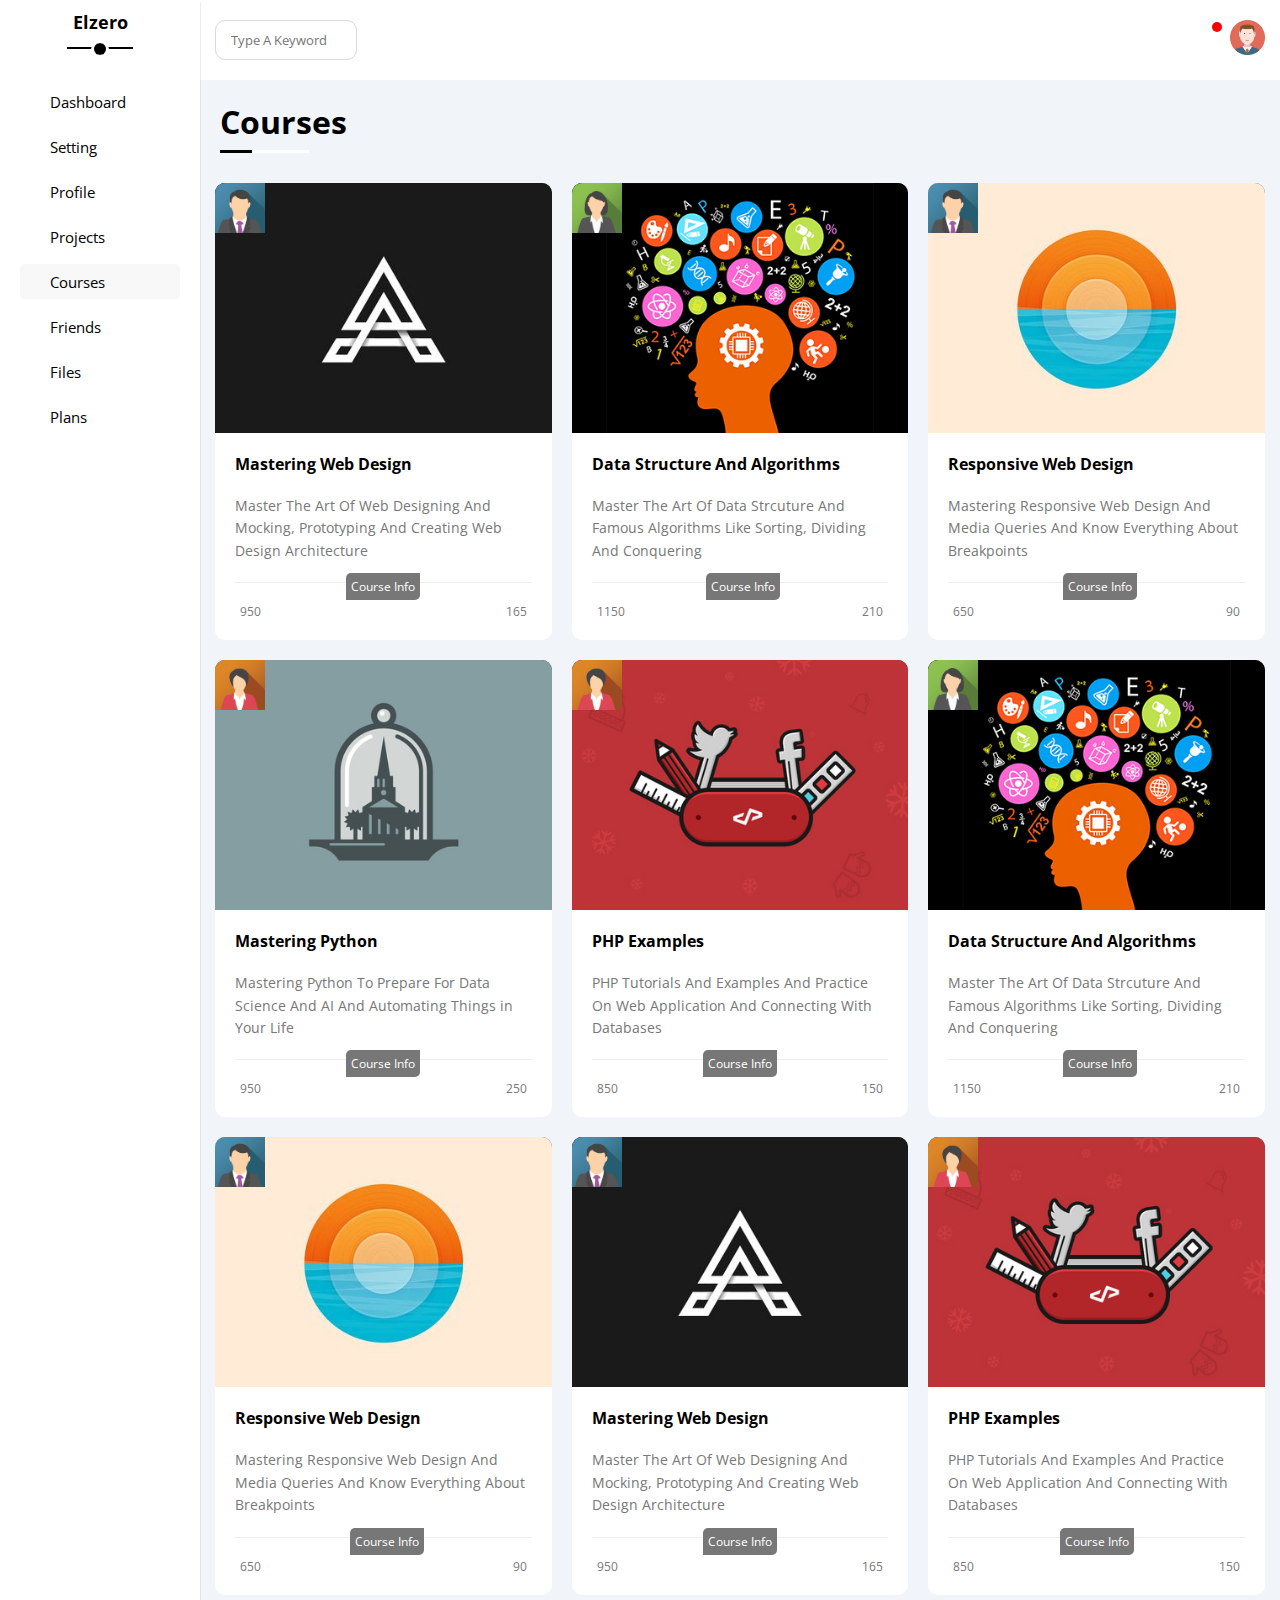
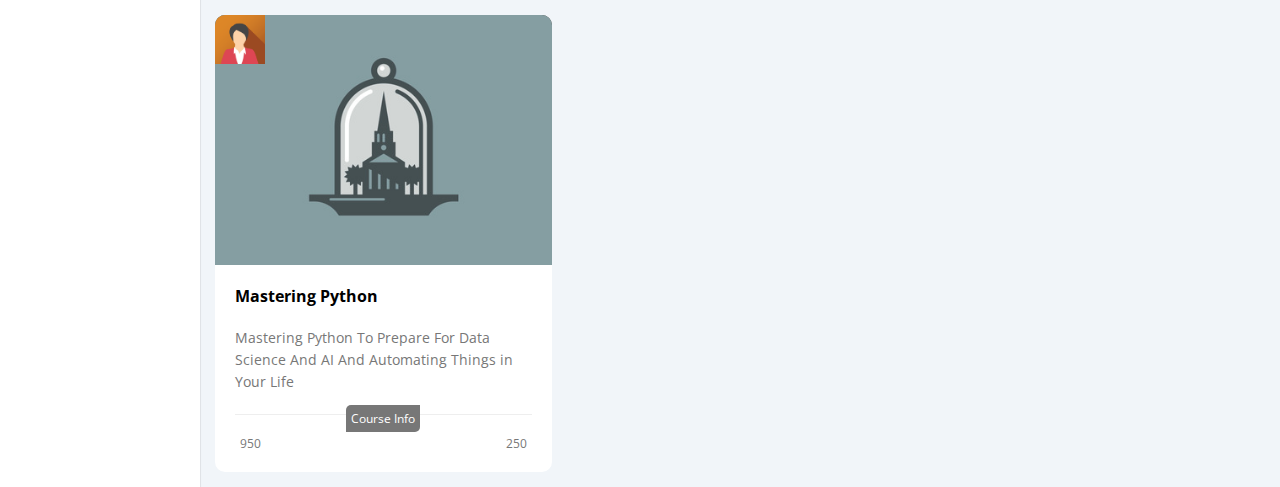
==== courses.html @ ab59a62d "complete courses" ====
<!DOCTYPE html>
<html>
    <head>
        <meta charset="utf-8">
        <meta http-equiv="X-UA-Compatible" content="IE=edge">
        <title>Courses</title>
        <meta name="description" content="project">
        <meta name="viewport" content="width=device-width, initial-scale=1">
        <link rel="stylesheet" href="css/normie.css">
        <!-- FrameWork -->
        <link rel="stylesheet" href="/css/framwork.css">
        <!-- main css file -->
        <link rel="stylesheet" href="css/style.css">
        <link rel="preconnect" href="https://fonts.googleapis.com">
        <link rel="preconnect" href="https://fonts.gstatic.com" crossorigin>
        <link href="https://fonts.googleapis.com/css2?family=Open+Sans:wght@300;400;600;700;800&display=swap" rel="stylesheet">
        <!-- font awsome -->
        <link rel="stylesheet" href="css/all.min.css">
    </head>
    <body>
        <div class="sidebar" id="sidebar">
            <div class="bar">
                <span class="logo">Elzero</span>
                <ul class="links">
                    <li><a class="link" style="--icon:'\f080'" href="/index.html"><p>Dashboard</p></a></li>
                    <li><a class="link" style="--icon:'\f013'" href="/settings.html"><p>Setting</p></a></li>
                    <li><a class="link" style="--icon:'\f007'" href="/profile.html"><p>Profile</p></a></li>
                    <li><a class="link" style="--icon:'\f542'" href="/projects.html"><p>Projects</p></a></li>
                    <li><a class="link checked" style="--icon:'\f19d'" href="#heading"><p>Courses</p></a></li>
                    <li><a class="link" style="--icon:'\f0c0'" href="/friends.html"><p>Friends</p></a></li>
                    <li><a class="link" style="--icon:'\f15b'" href="/files.html"><p>Files</p></a></li>
                    <li><a class="link" style="--icon:'\f09d'" href="/plans.html"><p>Plans</p></a></li>
                </ul>
            </div>
        </div>
        <div class="mainbar">
            <header class="header" id="header">
                <div class="search">
                    <i class="fa-solid fa-magnifying-glass"></i>
                    <input class="bordered-input" type="text" placeholder="Type A Keyword">
                </div>
                <div class="profile">
                    <div class="bell">
                        <i class="fa-regular fa-bell"></i>
                    </div>
                    <div class="image">
                        <img src="images/profile.png" alt="profile">
                    </div>
                </div>
            </header>
            <h1 class="heading">Courses</h1>
            <div class="container">
                <div class="courses page-grid" id="courses">
                    <div class="box">
                        <div class="win" style="background-image: url('/images/course-01.jpg');">
                            <div class="image p-relative d-flex"><img src="/images/team-01.png" alt="memeber1" class="w100"></div>
                        </div>
                        <div class="holder p-20 d-flex-cl">
                            <h4>Mastering Web Design</h4>
                            <p class="ph light-black bb-light p-20-tb lh-6">Master The Art Of Web Designing And Mocking, Prototyping And Creating Web Design Architecture</p>
                            <div class="clon d-flex jcsb p-10-t aie">
                                <div class="pilar d-flex">
                                    <i class="fa-regular fa-user fss light-black"></i>
                                    <span class="fss light-black p-5-lr">950</span>
                                </div>
                                <span class="p-relative fss ss-box">Course Info</span>
                                <div class="pilar d-flex">
                                    <i class="fa-solid fa-dollar-sign fss light-black"></i>
                                    <span class="fss light-black p-5-lr">165</span>
                                </div>
                            </div>
                        </div>
                    </div>
                    <div class="box">
                        <div class="win" style="background-image: url('/images/course-02.jpg');">
                            <div class="image p-relative d-flex"><img src="/images/team-02.png" alt="memeber2" class="w100"></div>
                        </div>
                        <div class="holder p-20 d-flex-cl">
                            <h4>Data Structure And Algorithms</h4>
                            <p class="ph light-black bb-light p-20-tb lh-6">Master The Art Of Data Strcuture And Famous Algorithms Like Sorting, Dividing And Conquering</p>
                            <div class="clon d-flex jcsb p-10-t aie">
                                <div class="pilar d-flex">
                                    <i class="fa-regular fa-user fss light-black"></i>
                                    <span class="fss light-black p-5-lr">1150</span>
                                </div>
                                <span class="p-relative fss ss-box">Course Info</span>
                                <div class="pilar d-flex">
                                    <i class="fa-solid fa-dollar-sign fss light-black"></i>
                                    <span class="fss light-black p-5-lr">210</span>
                                </div>
                            </div>
                        </div>
                    </div>
                    <div class="box">
                        <div class="win" style="background-image: url('/images/course-03.jpg');">
                            <div class="image p-relative d-flex"><img src="/images/team-01.png" alt="memeber1" class="w100"></div>
                        </div>
                        <div class="holder p-20 d-flex-cl">
                            <h4>Responsive Web Design</h4>
                            <p class="ph light-black bb-light p-20-tb lh-6">Mastering Responsive Web Design And Media Queries And Know Everything About Breakpoints</p>
                            <div class="clon d-flex jcsb p-10-t aie">
                                <div class="pilar d-flex">
                                    <i class="fa-regular fa-user fss light-black"></i>
                                    <span class="fss light-black p-5-lr">650</span>
                                </div>
                                <span class="p-relative fss ss-box">Course Info</span>
                                <div class="pilar d-flex">
                                    <i class="fa-solid fa-dollar-sign fss light-black"></i>
                                    <span class="fss light-black p-5-lr">90</span>
                                </div>
                            </div>
                        </div>
                    </div>
                    <div class="box">
                        <div class="win" style="background-image: url('/images/course-04.jpg');">
                            <div class="image p-relative d-flex"><img src="/images/team-04.png" alt="memeber4" class="w100"></div>
                        </div>
                        <div class="holder p-20 d-flex-cl">
                            <h4>Mastering Python</h4>
                            <p class="ph light-black bb-light p-20-tb lh-6">Mastering Python To Prepare For Data Science And AI And Automating Things in Your Life</p>
                            <div class="clon d-flex jcsb p-10-t aie">
                                <div class="pilar d-flex">
                                    <i class="fa-regular fa-user fss light-black"></i>
                                    <span class="fss light-black p-5-lr">950</span>
                                </div>
                                <span class="p-relative fss ss-box">Course Info</span>
                                <div class="pilar d-flex">
                                    <i class="fa-solid fa-dollar-sign fss light-black"></i>
                                    <span class="fss light-black p-5-lr">250</span>
                                </div>
                            </div>
                        </div>
                    </div>
                    <div class="box">
                        <div class="win" style="background-image: url('/images/course-05.jpg');">
                            <div class="image p-relative d-flex"><img src="/images/team-04.png" alt="memeber4" class="w100"></div>
                        </div>
                        <div class="holder p-20 d-flex-cl">
                            <h4>PHP Examples</h4>
                            <p class="ph light-black bb-light p-20-tb lh-6">PHP Tutorials And Examples And Practice On Web Application And Connecting With Databases</p>
                            <div class="clon d-flex jcsb p-10-t aie">
                                <div class="pilar d-flex">
                                    <i class="fa-regular fa-user fss light-black"></i>
                                    <span class="fss light-black p-5-lr">850</span>
                                </div>
                                <span class="p-relative fss ss-box">Course Info</span>
                                <div class="pilar d-flex">
                                    <i class="fa-solid fa-dollar-sign fss light-black"></i>
                                    <span class="fss light-black p-5-lr">150</span>
                                </div>
                            </div>
                        </div>
                    </div>
                    <div class="box">
                        <div class="win" style="background-image: url('/images/course-02.jpg');">
                            <div class="image p-relative d-flex"><img src="/images/team-02.png" alt="memeber2" class="w100"></div>
                        </div>
                        <div class="holder p-20 d-flex-cl">
                            <h4>Data Structure And Algorithms</h4>
                            <p class="ph light-black bb-light p-20-tb lh-6">Master The Art Of Data Strcuture And Famous Algorithms Like Sorting, Dividing And Conquering</p>
                            <div class="clon d-flex jcsb p-10-t aie">
                                <div class="pilar d-flex">
                                    <i class="fa-regular fa-user fss light-black"></i>
                                    <span class="fss light-black p-5-lr">1150</span>
                                </div>
                                <span class="p-relative fss ss-box">Course Info</span>
                                <div class="pilar d-flex">
                                    <i class="fa-solid fa-dollar-sign fss light-black"></i>
                                    <span class="fss light-black p-5-lr">210</span>
                                </div>
                            </div>
                        </div>
                    </div>
                    <div class="box">
                        <div class="win" style="background-image: url('/images/course-03.jpg');">
                            <div class="image p-relative d-flex"><img src="/images/team-01.png" alt="memeber1" class="w100"></div>
                        </div>
                        <div class="holder p-20 d-flex-cl">
                            <h4>Responsive Web Design</h4>
                            <p class="ph light-black bb-light p-20-tb lh-6">Mastering Responsive Web Design And Media Queries And Know Everything About Breakpoints</p>
                            <div class="clon d-flex jcsb p-10-t aie">
                                <div class="pilar d-flex">
                                    <i class="fa-regular fa-user fss light-black"></i>
                                    <span class="fss light-black p-5-lr">650</span>
                                </div>
                                <span class="p-relative fss ss-box">Course Info</span>
                                <div class="pilar d-flex">
                                    <i class="fa-solid fa-dollar-sign fss light-black"></i>
                                    <span class="fss light-black p-5-lr">90</span>
                                </div>
                            </div>
                        </div>
                    </div>
                    <div class="box">
                        <div class="win" style="background-image: url('/images/course-01.jpg');">
                            <div class="image p-relative d-flex"><img src="/images/team-01.png" alt="memeber1" class="w100"></div>
                        </div>
                        <div class="holder p-20 d-flex-cl">
                            <h4>Mastering Web Design</h4>
                            <p class="ph light-black bb-light p-20-tb lh-6">Master The Art Of Web Designing And Mocking, Prototyping And Creating Web Design Architecture</p>
                            <div class="clon d-flex jcsb p-10-t aie">
                                <div class="pilar d-flex">
                                    <i class="fa-regular fa-user fss light-black"></i>
                                    <span class="fss light-black p-5-lr">950</span>
                                </div>
                                <span class="p-relative fss ss-box">Course Info</span>
                                <div class="pilar d-flex">
                                    <i class="fa-solid fa-dollar-sign fss light-black"></i>
                                    <span class="fss light-black p-5-lr">165</span>
                                </div>
                            </div>
                        </div>
                    </div>
                    <div class="box">
                        <div class="win" style="background-image: url('/images/course-05.jpg');">
                            <div class="image p-relative d-flex"><img src="/images/team-04.png" alt="memeber4" class="w100"></div>
                        </div>
                        <div class="holder p-20 d-flex-cl">
                            <h4>PHP Examples</h4>
                            <p class="ph light-black bb-light p-20-tb lh-6">PHP Tutorials And Examples And Practice On Web Application And Connecting With Databases</p>
                            <div class="clon d-flex jcsb p-10-t aie">
                                <div class="pilar d-flex">
                                    <i class="fa-regular fa-user fss light-black"></i>
                                    <span class="fss light-black p-5-lr">850</span>
                                </div>
                                <span class="p-relative fss ss-box">Course Info</span>
                                <div class="pilar d-flex">
                                    <i class="fa-solid fa-dollar-sign fss light-black"></i>
                                    <span class="fss light-black p-5-lr">150</span>
                                </div>
                            </div>
                        </div>
                    </div>
                    <div class="box">
                        <div class="win" style="background-image: url('/images/course-04.jpg');">
                            <div class="image p-relative d-flex"><img src="/images/team-04.png" alt="memeber4" class="w100"></div>
                        </div>
                        <div class="holder p-20 d-flex-cl">
                            <h4>Mastering Python</h4>
                            <p class="ph light-black bb-light p-20-tb lh-6">Mastering Python To Prepare For Data Science And AI And Automating Things in Your Life</p>
                            <div class="clon d-flex jcsb p-10-t aie">
                                <div class="pilar d-flex">
                                    <i class="fa-regular fa-user fss light-black"></i>
                                    <span class="fss light-black p-5-lr">950</span>
                                </div>
                                <span class="p-relative fss ss-box">Course Info</span>
                                <div class="pilar d-flex">
                                    <i class="fa-solid fa-dollar-sign fss light-black"></i>
                                    <span class="fss light-black p-5-lr">250</span>
                                </div>
                            </div>
                        </div>
                    </div>
                </div>
            </div>
        </div>
    </body>
</html>
---- css/framwork.css ----
/* Dispaly */
.box-flex-cl {
    display: flex;
    flex-direction: column;
    gap: 20px;
}
.d-flex-cl {
    display: flex;
    flex-direction: column;
}
.gap-10 {
    gap: 10px;
}
.gap-5 {
    gap: 5px;
}
.d-flex {
    display: flex;
}
.flex-1 {
    flex: 1;
}
.flex-wrap {
    flex-wrap: wrap;
}
.jcc {
    justify-content: center;
}
.jce {
    justify-content: flex-end;
    text-align: end;
}
.jcsb {
    justify-content: space-between;
}
.jcse {
    justify-content: space-evenly;
}
.aic {
    align-items: center;
}
.aie {
    align-items: flex-end;
}
.aisr {
    align-items: stretch;
}
.acsb {
    align-content: space-between;
}
.page-grid {
    display: grid;
    grid-template-columns: repeat(auto-fill, minmax(440px, 1fr));
    gap: 20px;
    margin-top: 40px;
}
@media (max-width: 767px) {
    .page-grid {
        grid-template-columns: 1fr;
    }
}
/* Position */
.p-relative {
    position: relative;
}
.p-absolute {
    position: absolute;
}
/* Padding and Margin */
.p-20 {
    padding: 20px;
}
.p-20-tb {
    padding-top: 20px;
    padding-bottom: 20px;
}
.p-20-b {
    padding-bottom: 20px;
}
.p-20-lr {
    padding-left: 20px;
    padding-right: 20px;
}
.p-20-r {
    padding-right: 20px;
}
.p-15 {
    padding: 15px;
}
.p-10 {
    padding: 10px;
}
.p-10-tb {
    padding-top: 10px;
    padding-bottom: 10px;
}
.p-10-t {
    padding-top: 10px;
}
.p-10-lr {
    padding-left: 10px;
    padding-right: 10px;
}
.p-10-r {
    padding-right: 10px;
}
.p-5 {
    padding: 5px;
}
.p-5-tb {
    padding-top: 5px;
    padding-bottom: 5px;
}
.p-5-lr {
    padding-left: 5px;
    padding-right: 5px;
}
.p-t-0 {
    padding-top: 0;
}
.p-holder {
    padding: 10px 20px 20px;
}
.m-0 {
    margin: 0;
}
.m-20 {
    margin: 20px;
}
.m-10-b {
    margin-bottom: 10px;
}
/* Colors */
.light-black {
    color: #777;
}
/* Font */
.ph {
    font-size: 14px;
}
@media (max-width:567px) {
    .ph {
    font-size: 12px;
}
}
.fss {
    font-size: 12px;
}
.fb {
    font-weight: bold;
}
.lh-6 {
    line-height: 1.6;
}
/* Shape */
.brr-10 {
    border-radius: 10px;
}
.brr-5 {
    border-radius: 5px;
}
.brr-cercle {
    border-radius: 50%;
}
.bb-light {
    border-bottom: 1px solid #eee;
}
.bb-dark {
    border-bottom: 1px solid var(--border-color);
}
.ss-box {
    background-color: var(--light-color);
    color: white;
    border-top-left-radius: 5px;
    border-bottom-right-radius: 5px;
    cursor: context-menu;
    padding: 5px;
    transition: var(--delay);
}
/* size */
.w100 {
    width: 100%;
}
---- css/style.css ----
/* Variables */
:root {
    --blue-alt:#0062d1; 
    --blue: #0075FF;
    --light-blue: rgb(179,214,255);
    --green: #22C55E;
    --light-green: rgb(189,237,207);
    --yellow: #F59E0B;
    --light-yellow: rgb(252,226,182);
    --red: #F44336;
    --light-red: rgb(251,199,195);
    --light-color: #777;
    --checked: #f8f8f8;
    --side-width: 220px;
    --delay: 0.3s;
    --main-padding: 100px;
    --box-background: #ececec;
    --border-color: #77777779;
    --section-background: rgb(241,245,249);
}
/* Global RUles */
* {
    padding: 0;
    margin: 0;
    scroll-behavior: smooth;
    -webkit-scroll-behavior: smooth;
    -moz-scroll-behavior: smooth;
    font-family: 'open sans', sans-serif;
}
*::selection {
    background-color: var(--light-blue);
    color: black;
    font-weight: 900;
}
/* width */
::-webkit-scrollbar {
        width: 15px;
    }

    /* Track */
    ::-webkit-scrollbar-track {
        box-shadow: inset 0 0 5px var(--border-color);
    }

    /* Handle */
    ::-webkit-scrollbar-thumb {
        background: var(--blue);
    }

    /* Handle on hover */
    ::-webkit-scrollbar-thumb:hover {
    background: var(--blue-alt); 
}
ul {
    list-style: none;
}
a {
    text-decoration: none;
    color: black;
}
input, textarea {
    transition: var(--delay);
    opacity: 1;
}
input:focus, textarea:focus {
    outline: none;
}
label {
    cursor: pointer;
}
.bordered-input:focus {
    opacity: 0;
}
/* Componenets */
.container {
    padding: 0 15px 15px;
    position: relative;
    max-width: 100%;
    /* left: var(--side-width); */
}
.heading {
    position: relative;
    width: fit-content;
    font-size: 32px;
    margin: 20px;
}
@media (max-width: 767px) {
    .heading {
        font-size: 22px;
    }
}
.heading::before, .heading::after {
    content: "";
    position: absolute;
    bottom: -10px;
    left: 0;
    height: 3px;
}
.heading::before {
    width: 25%;
    background-color: black;
    z-index: 1;
}
.heading::after {
    width: 70%;
    background-color: white;
}
.light {
    color: var(--light-color);
    margin: 10px 0 20px;
    font-size: 15px;
    display: block;
}
@media (max-width: 767px) {
    .light {
        font-size: 14px;
        text-align: center;
        margin-bottom: 5px;
    }
}
.dashboard .btn {
    align-self: flex-end;
    width: fit-content;
    margin: 20px 20px 20px 0;
    color: var(--section-background);
    background-color: var(--blue);
    padding: 5px 10px;
    border: none;
    cursor: pointer;
    transition: var(--delay);
    border-radius: 3px;
}
@media (max-width: 767px) {
    .btn {
        margin: 30px auto;
    }
}
.dashboard.btn:hover {
    background-color: var(--blue-alt);
    color: white;
}
.greeting {
    margin: 20px;
}
@media (max-width: 767px) {
    .greeting {
        text-align: center;
    }
}
@media (max-width: 767px) {
    .greeting h2 {
        font-size: 20px;
    }
}
.settings .btn {
    border: none;
    cursor: pointer;
    font-weight: 500;
    background-color: var(--blue);
    color: var(--checked);
    padding: 5px;
    border-radius: 5px;
    transition: var(--delay);
    margin: 0;
}
.settings .btn:hover {
    background-color: var(--blue-alt);
    color: white;
}

.btn-slide {
    position: relative;
    width: 70px;
    height: 30px;
    border-radius: 50px;
}
.btn-slide input {
    position: absolute;
    height: 100%;
    width: 100%;
    border-radius: 50px;
    opacity: 0;
    z-index: 100;
    cursor: pointer;
}
.effect {
    width: 100%;
    height: 100%;
    border-radius: 50px;
    background-color: var(--blue);
    cursor: pointer;
    transition: var(--delay);
}
.btn-slide input:checked ~ .effect {
    background-color: var(--border-color);
}
.effect::before,
.effect::after {
    font-family: "Font Awesome 5 Free";
    font-weight: 900;
    position: absolute;
    top: 1px;
    right: 5%;      
    font-size: 25px;
    border-radius: 50%;
    transition: var(--delay);
}
.effect::before {
    content: "\f058";
    color: white;
}
.btn-slide input:checked ~ .effect::before {
    z-index: 10;
    right: 95%;
    transform: translateX(100%);
    color: transparent;
}
.effect::after {
    content: "\f057";
    z-index: 10;
    color: transparent;
}
.btn-slide input:checked ~ .effect::after {
    z-index: 1;
    right: 95%;
    transform: translateX(100%);
    color: white;

}
/* code: 
    <div class="btn-slide">
        <input type="checkbox" name="test" id="test" checked>
        <div class="effect"></div>
    </div> */
/* main Form */
body {
    background-color: var(--section-background);
    position: relative;
    display: flex;
    /* grid-template-areas: 'side head'
                        'side dash'; */
}
/* Header */
.sidebar {
    width: 200px;
    box-shadow: -1px 2px 2px black;
    background-color: white;
    z-index: 44;
}
@media (max-width: 991px) {
    .sidebar {
        width: 150px;
    }
}
@media (max-width: 767px) {
    .sidebar {
        width: 60px;
    }
    .sidebar .bar .links .link p {
        visibility: hidden;
    }
    .sidebar .bar .logo::before, .sidebar .bar .logo::after {
        display: none;
    }
}
.sidebar .bar {
    display: flex;
    justify-content: flex-start;
    flex-direction: column;
    align-items: center;
}
.sidebar .bar .logo {
    margin: 10px auto 50px;
    font-size: 18px;
    font-weight: 700;
    position: relative;
    display: block;
    width: fit-content;
}
.sidebar .bar .logo::before {
    content: "";
    position: absolute;
    left: -10%;
    bottom: -15px;
    width: 120%;
    height: 2px;
    background-color: black;
}
.sidebar .bar .logo::after {
    content: "";
    position: absolute;
    bottom: -27px;
    left: 50%;
    width: 12px;
    height: 12px;
    border-radius: 50%;
    background-color: black;
    transform: translate(-50%, -50%);
    border-left: 3px solid white;
    border-right: 3px solid white;
}
@media (max-width: 767px) {
    .sidebar .bar .logo {
        font-size: 14px;
        margin-bottom: 10px;
    }
    .sidebar .bar .logo::before, .sidebar .bar .logo::after {
        display: none;
    }
}
.sidebar .bar .links {
    flex: 1;
    align-self: stretch;
    padding: 0 20px;
}
.sidebar .bar .links .link {
    position: relative;
    height: 35px;
    max-width: 100%;
    padding-left: 30px;
    margin-bottom: 10px;
    display: flex;
    align-items: center;
    font-size: 15px;
    border-radius: 5px;
}
@media (max-width: 767px) {
    .sidebar .bar .links .link {
        margin-bottom: 0;
        padding-left: 0;
    }
    .sidebar .bar .links .link p {
        display: none;
    }
}
.sidebar .bar .links .link:hover, .sidebar .bar .links .checked {
    background-color: var(--checked);
}
.sidebar .bar .links .link::before {
    content: var(--icon);
    font-family: "Font Awesome 5 Free";
    font-weight: 900;
    position: absolute;
    left: 15px;
    top: 50%;
    transform: translate(-50%, -50%);
    color: black;
    cursor: pointer;
}
@media (max-width: 767px) {
    .sidebar .bar .links .link::before {
        position: relative;
        left: 10px;
        top: 10px;
    }
}
.mainbar {
    flex: 1;
}
/* Header */
.header {
    background-color: white;
    padding: 0 15px;
    display: flex;  
    justify-content: space-between;
    align-items: center;
}
.header .search {
    border: 1px solid rgb(218, 216, 216);
    padding: 10px 5px;
    border-radius: 10px;
    display: flex;
    font-size: 13px;
    color: black;
}
.header .search i {
    margin: 0 5px;
    cursor: pointer;
}
.header .search input {
    border: none;
    width: 120px;
}
.header .search input:focus {
    outline: none;
    width: 170px;
}
.header .profile {
    display: flex;
    align-items: center;
    justify-content: space-evenly;
    height: 80px;
}
.header .profile .image {
    width: 35px;
    cursor: pointer;
}
.header .profile .image img {
    max-width: 100%;
}
.header .profile i {
    font-size: 20px;
    margin-right: 15px;
    cursor: pointer;
}
.header .profile .bell {
    position: relative;
}
.header .profile .bell::before {
    content: "";
    position: absolute;
    right: 8px;
    top: -5px;
    height: 10px;
    width: 10px;
    border-radius: 50%;
    background-color: red;
}
/* Dashboard */
/* box 1 */
.box {
    background-color: white;
    overflow: hidden;
    border-radius: 10px;
}
.dashboard .box:first-of-type .win-1 {
    position: relative;
    padding: 20px;
    height: 95px;
    background-color: var(--box-background);
    display: flex;
    justify-content: space-between;
}
@media (max-width: 767px) {
    .dashboard .box:first-of-type .win-1 {
        justify-content: center;
    }
}
.dashboard .box:first-of-type .win-1 .greeting {
    margin: 0;
}
.dashboard .box:first-of-type .win-1 .image{
    width: 200px;
}
@media (max-width: 767px) {
    .dashboard .box:first-of-type .win-1 .image{
        display: none;
    }
}
.dashboard .box:first-of-type .win-1 .image img {
    width: calc(100% - 20px);
}
.dashboard .box:first-of-type .win-2 {
    position: relative;
    background-color: white;
    display: flex;
    justify-content: center;
    flex-direction: column;
}
.dashboard .box:first-of-type .win-2 .image {
    width: 50px;
    position: absolute;
    display: flex;
    top: 0;
    left: 30px;
    transform: translateY(-50%);
    padding: 5px;
    background-color: white;
    border-radius: 50%;
    box-shadow: 0 0 1px gray;
}
@media (max-width: 767px) {
    .dashboard .box:first-of-type .win-2 .image {
        left: 50%;
        transform: translate(-50%, -50%);
    }
}
.dashboard .box:first-of-type .win-2 .image img {
    width: 100%;
}
.dashboard .box:first-of-type .win-2 .info {
    display: flex;
    justify-content: space-evenly;
    padding: 20px;
    margin-top: 40px;
    border: 1px solid;
    border-color: var(--section-background) transparent;
}
@media (max-width: 767px) {
    .dashboard .box:first-of-type .win-2 .info {
        display: flex;
        flex-direction: column;
        justify-content: center;
    }
}
.dashboard .box:first-of-type .win-2 .info .clon {
    display: flex;
    align-items: center;
    flex-direction: column;
    gap: 5px;
}
@media (max-width: 767px) {
    .dashboard .box:first-of-type .win-2 .info .clon p {
        font-size: 14px;
    }
}
/* box 2 */
.dashboard .box:nth-of-type(2) {
    display: flex;
    flex-direction: column;
}
.dashboard .box:nth-of-type(2) form {
    flex: 1;
    display: flex;
    flex-direction: column;
    align-items: stretch;
    padding: 20px;
}
.dashboard .box:nth-of-type(2) form input, .dashboard .box:nth-of-type(2) form textarea {
    display: block;
    max-width: 100%;
    background-color: var(--box-background);
    border: none;
    padding: 15px;
}
.dashboard .box:nth-of-type(2) form textarea {
    resize: none;
    height: 100px;
    margin-top: 20px;
}
/* box 3 */
.dashboard .box:nth-of-type(3) {
    display: flex;
    flex-direction: column;
    gap: 10px;
}
@media (max-width: 767px) {
    .dashboard .box:nth-of-type(3) {
        gap: 20px;
    }
}
.dashboard .box:nth-of-type(3) .clon .holder {
    height: 80px;
    width: 80px;
    position: relative;
    z-index: 1;
}
.dashboard .box:nth-of-type(3) .clon {
    display: flex;
    justify-content: center;
    align-items: center;
    gap: 20px;
    padding: 0 20px;
}
@media (max-width: 767px) {
    .dashboard .box:nth-of-type(3) .clon {
        flex-direction: column;
        gap: 0;
    }
}
.dashboard .box:nth-of-type(3) .clon p {
    font-weight: bold;
}
.dashboard .box:nth-of-type(3) .clon .holder {
    display: flex;
    justify-content: center;
    align-items: center;
    background-color: var(--bg);
}
.dashboard .box:nth-of-type(3) .clon .holder i {
    font-size: 20px;
    color: var(--color);
}
.dashboard .box:nth-of-type(3) .clon .bar {
    flex: 1;
    display: flex;
    flex-direction: column;
    align-self: stretch;
}
.dashboard .box:nth-of-type(3) .clon .bar .range {
    width: 100%;
    height: 3px;
    background-color: var(--bg);
    position: relative;
    z-index: 1;
    margin-top: 10px;
}
.dashboard .box:nth-of-type(3) .clon .bar .range::before,
.dashboard .box:nth-of-type(3) .clon .bar .range::after {
    content: "";
    position: absolute;
    left: var(--range);
}
.dashboard .box:nth-of-type(3) .clon .bar .range::before {
    content: var(--value);
    color: white;
    z-index: 1;
    top: -30px;
    width: fit-content;
    height: fit-content;
    font-size: 14px;
    padding: 3px 5px;
    border-radius: 5px;
    transform: translateX(-50%);
    background-color: var(--color);
}
.dashboard .box:nth-of-type(3) .clon .bar .range::after {
    border: 7px solid;
    border-color: var(--color) transparent transparent;
    top: -9px;
    background-color: transparent;
    transform: translateX(-50%);
}
.dashboard .box:nth-of-type(3) .clon .bar .range span {
    display: block;
    width: var(--range);
    height: 100%;
    background-color: var(--color);
}
/* box 4 */
.dashboard .box:nth-of-type(4) .frame {
    display: grid;
    grid-template-columns: repeat(2, 1fr);
    gap: 10px;
    padding: 20px;
}
@media (max-width: 567px) {
    .dashboard .box:nth-of-type(4) .frame {
        grid-template-columns: 1fr;
    }
}
.dashboard .box:nth-of-type(4) .frame .clon {
    display: flex;
    flex-direction: column;
    justify-content: center;
    align-items: center;
    gap: 10px;
    border: 1px solid var(--border-color);
    padding: 20px ;
    border-radius: 10px;
}
.dashboard .box:nth-of-type(4) .frame .clon i {
    font-size: 40px;
}
.dashboard .box:nth-of-type(4) .frame .clon span {
    font-size: 27px;
    font-weight: bold;
}
.dashboard .box:nth-of-type(4) .frame .clon .light {
    margin: 0;
}
/* box 4 */
.dashboard .box:nth-of-type(5) .holder {
    display: flex;
    flex-direction: column;
}
.dashboard .box:nth-of-type(5) .holder .clon {
    display: flex;
    align-items: center;
    justify-content: space-between;
    padding: 20px;
    gap: 10px;
}
.dashboard .box:nth-of-type(5) .holder .clon:not(:last-of-type) {
    /* margin-bottom: 20px; */
    border-bottom: 1px solid var(--box-background);
    padding-bottom: 20px;
}
.dashboard .box:nth-of-type(5) .holder .clon .main {
    display: flex;
    justify-content: center;
    align-items: center;
    gap: 10px;
}
@media (max-width:576px) {
    .dashboard .box:nth-of-type(5) .holder .clon, .dashboard .box:nth-of-type(5) .holder .clon .main {
        flex-direction: column;
        text-align: center;
        align-items: stretch;
        justify-content: center;
    }
}
.dashboard .box:nth-of-type(5) .holder .clon .image {
    width: 100px;
    border-radius: 10px;
    overflow: hidden;
}
@media (max-width:576px) {
    .dashboard .box:nth-of-type(5) .holder .clon .image {
        align-self: center;
        width: 100%;
    }
}
.dashboard .box:nth-of-type(5) .holder .clon .image img {
    max-width: 100%;
}
.date {
    font-size: 12px;
    background-color: var(--box-background);
    padding: 5px;
    display: block;
    border-radius: 5px;
    white-space: nowrap;
}
/* box 6 */
.dashboard .box:nth-of-type(6) .holder {
    display: flex;
    flex-direction: column;
    align-content: space-between;
    gap: 10px;
    padding: 20px;
}
.dashboard .box:nth-of-type(6) .holder .clon {
    display: flex;
    justify-content: space-between;
    align-items: center;
}
.dashboard .box:nth-of-type(6) .holder .clon.clon:not(:last-of-type) {
    border-bottom: 1px solid var(--border-color);
    padding-bottom: 10px;
}
.dashboard .box:nth-of-type(6) .holder .deleted {
    opacity: 0.3;
    
}
.dashboard .box:nth-of-type(6) .holder .clon:not(.deleted) i {
    cursor: pointer;
    transition: var(--delay);
}
.dashboard .box:nth-of-type(6) .holder .clon:not(.deleted) i:hover {
    color: var(--red);
}
.dashboard .box:nth-of-type(6) .holder .deleted .text {
    text-decoration: line-through;
}
@media (max-width: 767px) {
    .dashboard .box:nth-of-type(6) .holder .clon h4 {
        font-size: 16px;
    }
}
.dashboard .box:nth-of-type(6) .holder .clon .text p {
    color: var(--light-color);
    margin: 10px 0;
}
/* box 7 */
.dashboard .box:nth-of-type(7) .holder {
    display: flex;
    flex-direction: column;
    gap: 20px;
    padding: 20px;
}
.dashboard .box:nth-of-type(7) .holder .clon {
    display: flex;
    justify-content: space-between;
    align-items: center;
}
.dashboard .box:nth-of-type(7) .holder .clon h4 {
    color: var(--blue);
}
.dashboard .box:nth-of-type(7) .holder .clon:not(:first-of-type) p {
    color: black;
}
/* box 8 */
.dashboard .box:nth-of-type(8) .holder {
    display: flex;
    flex-direction: column;
    gap: 5px;
    padding: 20px;
}
.dashboard .box:nth-of-type(8) .holder .clon {
    display: flex;
    justify-content: space-between;
    align-items: center;
}
.dashboard .box:nth-of-type(8) .holder .clon:not(:last-of-type) {
    border-bottom: 1px solid var(--box-background);
}
.dashboard .box:nth-of-type(8) .holder .clon .main {
    display: flex;
    gap: 10px;
    justify-content: center;
    align-items: center;
}
.dashboard .box:nth-of-type(8) .holder .clon .main p {
    font-weight: 600;
}
.dashboard .box:nth-of-type(8) .holder .clon .image {
    width: 50px;
}
.dashboard .box:nth-of-type(8) .holder .clon .image img {
    width: 100%;
}
/* box 9 */
.dashboard .box:nth-of-type(9) {
    position: relative;
}
.dashboard .box:nth-of-type(9) .image {
    width: 150px;
    position: absolute;
    bottom: 20px;
    right: 0;
    opacity: 0.1;
}
.dashboard .box:nth-of-type(9) .image img {
    width: 100%;
}
@media (max-width: 567px) {
    .dashboard .box:nth-of-type(9) .image {
        display: none;
    }
}
.dashboard .box:nth-of-type(9) .holder {
    padding: 20px;
    display: flex;
    justify-content: flex-start;
    gap: 32px;
}
.dashboard .box:nth-of-type(9) .holder .line {
    width: 2px;
    background-color: var(--blue);
    margin-left: 20px;
    max-height: 261px;
}
.dashboard .box:nth-of-type(9) .holder .text {
    display: flex;
    flex-direction: column;
    gap: 40px;
}
.dashboard .box:nth-of-type(9) .holder p {
    font-weight: 600;
    position: relative;
    display: flex;
}
.dashboard .box:nth-of-type(9) .holder p::before {
    content: "";
    height: 30px;
    width: 30px;
    position: absolute;
    border-radius: 50%;
    border: 2px solid var(--blue);
    left: -50px;
    top: 0;
    transform: translateY(-20%);
    background-color: white;
}
/* .dashboard .box:nth-of-type(9) .holder p:last-of-type::after{
    content: "";
    height: 24px;
    width: 2px;
    position: absolute;
    left: -34px;
    top: -100%;
    transform: translateY(-52%);
    background-color: var(--blue);
} */
.dashboard .box:nth-of-type(9) .holder p:not(.not-started)::before {
    background-image: radial-gradient(var(--blue) 60% 60%, white 60%);
}
.dashboard .box:nth-of-type(9) .holder .doing::after {
    content: "";
    height: 30px;
    width: 30px;
    position: absolute;
    border-radius: 50%;
    border: 2px solid var(--blue);
    left: -50px;
    top: 0;
    transform: translateY(-20%);
    background-color: white;
    animation: doing 0.7s infinite alternate;
    transition: var(--delay);
}
/* box 10 */
.dashboard .box:nth-last-child(4) .holder {
    padding: 20px;
    display: flex;
    flex-direction: column;
    gap: 15px;
}
.dashboard .box:nth-last-child(4) .holder .clon {
    position: relative;
    margin-left: 30px;
    padding: 7px 0px 7px 20px;
    z-index: 1;
    border-left: 2px solid var(--bg);
    cursor: context-menu;
}
.dashboard .box:nth-last-child(4) .holder .clon::before {
    --delay: 0.2s;
    content: "";
    position: absolute;
    left: -30px;
    top: 50%;
    transform: translateY(-50%);
    height: 15px;
    width: 15px;
    background-color: var(--bgl);
    border-radius: 50%;
    transition: left var(--delay) var(--delay), border-radius 0s calc(var(--delay) + 0.3s), height var(--delay) calc(var(--delay) + 0.1s), width calc(var(--delay) + 0.1s)   ;
    z-index: -1;
}
.dashboard .box:nth-last-child(4) .holder .clon:hover::before {
    left: 10px;
    width: 97%;
    height: 100%;
    border-radius: 0;
    transition: left var(--delay), border-radius 0s calc(var(--delay) - 0.1s), height 0.3s calc(var(--delay) - 0.1s), width 0.3s calc(var(--delay) - 0.1s);

}
.dashboard .box:nth-last-child(4) .holder .clon::after {
    --delay: 0.2s;
    content: "";
    position: absolute;
    left: -2px;
    top: 0;
    height: 100%;
    width: 2px;
    background-color: var(--bg);
    transition: 0.5s;
}
.dashboard .box:nth-last-child(4) .holder .clon:hover::after {
    left: 100%;
}
.dashboard .box:nth-last-child(4) .holder .clon .disc {
    color: var(--light-color);
    font-size: 14px;
    display: block;
    margin-top: 10px;
}
.dashboard .box:nth-last-child(4) .holder .clon h4, .dashboard .box:nth-last-child(4) .holder .clon span {
    transition: var(--delay);
}
.dashboard .box:nth-last-child(4) .holder .clon:hover h4 {
    font-weight: 900;
}
.dashboard .box:nth-last-child(4) .holder .clon:hover span {
    font-weight: 600;
}
/* box 11 */
.dashboard .box:nth-last-child(3) .holder {
    display: flex;
    flex-direction: column;
    gap: 20px;
}
.dashboard .box:nth-last-child(3) .holder .top {
    display: flex;
    gap: 20px;
    padding: 20px;
}
.dashboard .box:nth-last-child(3) .holder .top .image {
    width: 60px;
}
.dashboard .box:nth-last-child(3) .holder .top .image img {
    width: 100%;
}
.dashboard .box:nth-last-child(3) .holder .middle {
    line-height: 1.6;
    border: 1px solid;
    border-color:  var(--box-background) transparent;
    padding: 20px;
    font-weight: 600;
}
.dashboard .box:nth-last-child(3) .holder .bottom {
    display: flex;
    justify-content: space-between;
    padding: 20px;
}
.dashboard .box:nth-last-child(3) .holder .clon {
    display: flex;
    gap: 10px;
    align-items: flex-start;
    justify-content: center;
    height: fit-content;
}
.dashboard .box:nth-last-child(3) .holder .clon {
    color: var(--light-color);
}
/* box 12 */
.dashboard .box:nth-last-child(2) .holder {
    display: flex;
    gap: 10px;
    flex-direction: column;
    padding: 20px;
}
.dashboard .box:nth-last-child(2) .holder .clon {
    display: flex;
    align-items: stretch;
}
.dashboard .box:nth-last-child(2) .holder .clon p {
    flex: 1;
    padding: 0 10px;
    position: relative;
    background-color: var(--color);
    display: flex;
    align-items: center;
    z-index: 1;
    color: white;
    font-weight: 600;
}
.dashboard .box:nth-last-child(2) .holder .clon p::before {
    content: "";
    position: absolute;
    left: 0;
    top: 0;
    height: 100%;
    width: 100%;
    background-color: rgba(255, 255, 255, 0.301);
    z-index: -1;
}
.dashboard .box:nth-last-child(2) .holder i {
    font-size: 30px;
    background-color: var(--color);
    width: 50px;
    height: 50px;
    display: flex;
    color: white;
    justify-content: center;
    align-items: center;
}
.dashboard .box:nth-last-child(2) .holder button {
    width: 80px;
    /* border: none; */
    background-color: var(--color);
    color: white;
    border-color: var(--color) transparent var(--color) white;
    font-weight: 700;
    border-top-right-radius: 10px;
    border-bottom-right-radius: 10px;
    cursor: pointer;
    position: relative;
    transition: var(--delay);
}
.dashboard .box:nth-last-child(2) .holder button:hover {
    transform: translateX(5px);
    box-shadow: 0px 1px 2px var(--color);
}
/* box 13 */
.dashboard .box:last-child {
    grid-column: 1/4;
}
@media (max-width:1606px) {
    .dashboard .box:last-child {
        grid-column: 1/3;
    } 
}
@media (max-width:1146px) {
    .dashboard .box:last-child {
        grid-column: 1/2;
    } 
}
.dashboard .box:last-child .holder {
    padding: 20px;
    overflow: auto;
}
.dashboard .box:last-child table {
    /* min-width: 100%; */
    width: 100%;
    padding: 20px;
    border-collapse: collapse;
    width: 1633px;
}
.dashboard .box:last-child table tr {
    height: 50px;
    transition: var(--delay);
}
/* @media (max-width:1146px) {
    .dashboard .box:last-child table tr {
        height: 40px;
    }
} */
.dashboard .box:last-child table tr:hover {
    background-color: var(--section-background);
}
.dashboard .box:last-child table th {
    background-color: #ececec;
    text-align: left;
    padding: 0 20px;
    border: 1px solid var(--box-background);
}
.dashboard .box:last-child table td {
    padding: 0 20px;
    border: 1px solid var(--box-background);
}
.dashboard .box:last-child table td .holder {
    display: flex;
}
.dashboard .box:last-child table td .holder .image {
    width: 30px;
    border-radius: 50%;
    overflow: hidden;
    display: flex;
    position: relative;
    border: 3px solid white;  
}
.dashboard .box:last-child table td .holder .image:nth-child(2) {
    left: -20px;
}
.dashboard .box:last-child table td .holder .image:nth-child(3) {
    left: -40px;
}
.dashboard .box:last-child table td .holder .image:nth-child(4) {
    left: -60px;
}
.dashboard .box:last-child table td .holder .image img {
    width: 100%;
}.dashboard .box:last-child table td span {
    background-color: var(--bg);
    width: 120px;
    height: 40px;
    display: flex;
    justify-content: center;
    align-items: center;
    font-weight: bold;
    box-shadow: -1px 1px 3px var(--border-color);
    color: black;
}
/* Settings */
/* .settings .box:first-of-type .holder .bar .text span {
    font-size: 14px;
    color: var(--light-color);
} */
.settings .box:first-of-type .holder textarea {
    height: 200px;
    resize: none;
    border: none;
    background-color: var(--box-background);
    caret-color: var(--blue);
    font-size: 14px;
}
/* box 2 */
.settings .box:nth-of-type(2) form  input {
    background-color: white;
    border: none;
    flex: 1;
    color: var(--light-color);
    border: 1px solid var(--light-color);
}
.settings .box:nth-of-type(2) form .clon input {
    border: none;
    background-color: var(--section-background);
    cursor: not-allowed;
}
.settings .box:nth-of-type(2) form button {
    background-color: transparent;
    color: var(--blue);
}
/* box 3 */
.settings .box:nth-of-type(3) .clon:not(:last-child) {
    border-bottom: 1px solid var(--section-background);
}
.settings .box:nth-of-type(3) .clon:last-child button {
    background-color: var(--box-background);
    color: black;
}
/* box 4 */
.settings .box:nth-of-type(4) .holder .clon {
    border: 1px solid var(--border-color);
}
.settings .box:nth-of-type(4) .holder i {
    width: 40px;
    height: 40px;
    display: flex;
}
.settings .box:nth-of-type(4) .holder .clon:hover i {
    color: var(--color);
}
.settings .box:nth-of-type(4) .holder input {
    border: none;
    border-left: 1px solid var(--border-color);
    caret-color: var(--color);
    color: var(--color);
    /* height: 100%; */
}
.settings .box:nth-of-type(4) .holder input:focus ~ i {
    color: black; 
    /* i should make the icons inside the input's before and after */
    /* mmm the content in for the pseudo-elemenst in input didnt shows up I tried icon text overlay, nothing works */
}
/* box 5 */
.settings .box:nth-last-of-type(2) .clon input {
    /* position: absolute; */
    opacity: 0;
    top: 0;
    left: 0;
    cursor: pointer;
    position: absolute;
    height: 25px;
    width: 25px;
    z-index: 19;
}
.settings .box:nth-last-of-type(2) .clon .check-box:hover .check-mark {
    background-color: #ccc;
    transition: var(--delay);
}
.settings .box:nth-last-of-type(2) .clon .check-box input:checked ~ .check-mark {
    background-color: #2196F3;
}
.settings .box:nth-last-of-type(2) .clon .check-box input:checked ~ .check-mark::before {
    visibility: visible;
    color: white;
    font-size: 16px;
    transform: rotate(0deg);
}
.settings .box:nth-last-of-type(2) .clon .check-mark {
    height: 25px;
    width: 25px;
    background-color: #eee;
    position: relative;
}
.settings .box:nth-last-of-type(2) .clon .check-mark::before {
    position: absolute;
    content: "\f00c";
    font-weight: 900;
    font-family: "Font Awesome 5 Free";
    top: 0;
    left: 0;
    width: 100%;
    height: 100%;
    display: flex;
    justify-content: center;
    align-items: center;
    visibility: hidden;
    transition: var(--delay);
    font-size: 0px;
    transform: rotate(-360deg);
}
/* box 6 */
.settings .box:last-of-type .holder .clon:first-of-type input {
    position: absolute;
    opacity: 0;
    z-index: 10;
    cursor: pointer;
    height: 25px;
    width: 25px;
}
.settings .box:last-of-type .holder .clon:first-of-type input:checked ~ .radio-box::before {
    visibility: visible;
}
.settings .box:last-of-type .holder .clon:first-of-type .radio:hover .radio-box {
    background-color: #ccc;
}
.settings .box:last-of-type .holder .clon:first-of-type .radio input:checked ~ .radio-box {
    background-color: var(--blue);
}
.settings .box:last-of-type .holder .clon:first-of-type .radio-box {
    position: relative;
    height: 25px;
    width: 25px;
    background-color: #eee;
    border-radius: 50%;
    transition: var(--delay);
}
.settings .box:last-of-type .holder .clon:first-of-type .radio-box::before {
    content: "";
    position: absolute;
    top: 50%;
    left: 50%;
    border-radius: 50%;
    height: 8px;
    width: 8px;
    background-color: white;
    visibility: hidden;
    transition: var(--delay);
    transform: translate(-50%, -50%);
}
.settings .box:last-of-type .holder2 {
    display: grid;
    grid-template-columns: repeat(3, 1fr);
}
@media (max-width:567px) {
    .settings .box:last-of-type .holder2 {
        grid-template-columns: 1fr;
    }
}
.settings .box:last-of-type .holder2 input {
    position: absolute;
    height: 100%;
    width: 100%;
    border-radius: 0;
    opacity: 0;
    cursor: pointer;
    z-index: 10;
}
.settings .box:last-of-type .holder2 .pilar span {
    height: 100%;
    width: 100%;
    position: absolute;
    border: 1px solid var(--light-color);
}
.settings .box:last-of-type .holder2 .pilar:hover span {
    border: 1px solid black;
}
.settings .box:last-of-type .holder2 .pilar i,
.settings .box:last-of-type .holder2 .pilar p {
    color: #3a3a3a;
}
.settings .box:last-of-type .holder2 .pilar:hover i,
.settings .box:last-of-type .holder2 .pilar:hover p {
    color: black;
}
.settings .box:last-of-type .holder2 .pilar input:checked ~ span {
    border-color: var(--blue);
}
.settings .box:last-of-type .holder2 .pilar input:checked ~ i,
.settings .box:last-of-type .holder2 .pilar input:checked ~ p {
    color: var(--blue);
}
/* Profile */
/* box 1 */
@media (min-width:1140px) {
    .profile .box:first-of-type {
        grid-column: 1/4;
    }
}
@media (max-width:955px) {
    .profile .box:first-of-type .holder {
        flex-direction: column;
        align-items: stretch;
    }
}
.profile .box:first-of-type .holder h4 {
    margin-bottom: 20px;
    color: var(--blue);
}
.profile .box:first-of-type .holder .pilar:first-of-type i {
    color: var(--yellow);
}
.profile .box:first-of-type .holder .pilar:first-of-type {
    border-right: 1px solid var(--section-background);
}
.profile .box:first-of-type .holder .pilar:first-of-type .image {
    width: 150px;
}
.profile .box:first-of-type .holder .pilar:first-of-type .bar {
    width: 100%;
    height: 5px;
    border-radius: 50px;
    background-color: var(--box-background);
}
.profile .box:first-of-type .holder .pilar:first-of-type .bar::before {
    content: "";
    position: absolute;
    left: 0;
    top: 0;
    height: 100%;
    width: 75%;
    background-color: var(--blue);
}
.profile .box:first-of-type .holder .pilar:last-of-type {
    display: grid;
    grid-template-columns: 1fr;
}
.profile .box:first-of-type .holder .pilar:last-of-type .clon:not(:last-of-type) {
    border-bottom: 1px solid var(--section-background);
}
.profile .box:first-of-type .holder .pilar:last-of-type .clon .hold {
    display: grid;
    grid-template-columns: repeat(auto-fill, minmax(250px, 1fr));
    gap: 20px;
}
.profile .box:first-of-type .holder .pilar:last-of-type .clon:hover {
    background-color: var(--checked);
}
.profile .box:first-of-type .holder .pilar:last-of-type .clon .hold .btn-slide {
    height: 20px;
}
.profile .box:first-of-type .holder .pilar:last-of-type .clon .hold .btn-slide .effect::before,
.profile .box:first-of-type .holder .pilar:last-of-type .clon .hold .btn-slide .effect::after {
    font-size: 16px;
}
/* box 2 */
/* box */
@media (min-width:1140px) {
    .profile .box:last-of-type {
        grid-column: 2/4;
    }
}
@media (max-width:567px) {
    .profile .box:last-of-type .holder .clon {
        flex-direction: column;
        text-align: center;
    }
    .profile .box:last-of-type .holder .clon h5 {
        text-align: center;
    }
}
.profile .box:last-of-type .holder .clon .image {
    width: 70px;
}
/* Projects */
.projects .box .image {
    width: 35px;
    overflow: hidden;
    border-radius: 50%;
    border: 3px solid white;
}
.projects .box .image:hover {
    z-index: 2;
}
.projects .box .image:nth-of-type(2) {
    left: -15px;
}
.projects .box .image:nth-of-type(3) {
    left: -30px;
}
.projects .box .image:nth-of-type(4) {
    left: -45px;
}
.projects .box .image:nth-of-type(5) {
    left: -60px;
}
.projects .box .bar {
    width: 200px;
    height: 6px;
    border-radius: 50px;
    position: relative;
    background-color: var(--section-background);
}
.projects .box .bar::before {
    position: absolute;
    content: "";
    height: 100%;
    width: var(--range);
    background-color: var(--color);
    border-radius: inherit;
}
/* Courses */
.courses {
    grid-template-columns: repeat(auto-fill, minmax(300px, 1fr));
    background-image: ('/images/course-01.jpg');
}
@media (max-width:800px) {
    .courses {
        grid-template-columns: 1fr;
    }
}
.courses .box .win {
    background-size: cover;
    background-repeat: no-repeat;
    height: 250px;
    background-color: #3a3a3a;  
}
@media (max-width:424px) {
    .courses .box .win {
        background-size: contain;
    }
}
.courses .box:hover .win {
    background-blend-mode: hard-light;
}
.courses .box .win .image {
    width: 50px;
    transition: all var(--delay);
    overflow: hidden;
}
.courses .box:hover .image{
    border-radius: 50%;
    transform: translate(20px, 20px);
}
.courses .box .holder .clon .ss-box {
    top: -20px;
}
.courses .box:hover .holder .clon .ss-box {
    background-color: var(--blue);
}
/* Animation */
@keyframes doing {
    0% {
        opacity: 0;
    }
    100% {
        opacity: 1;
    }
}
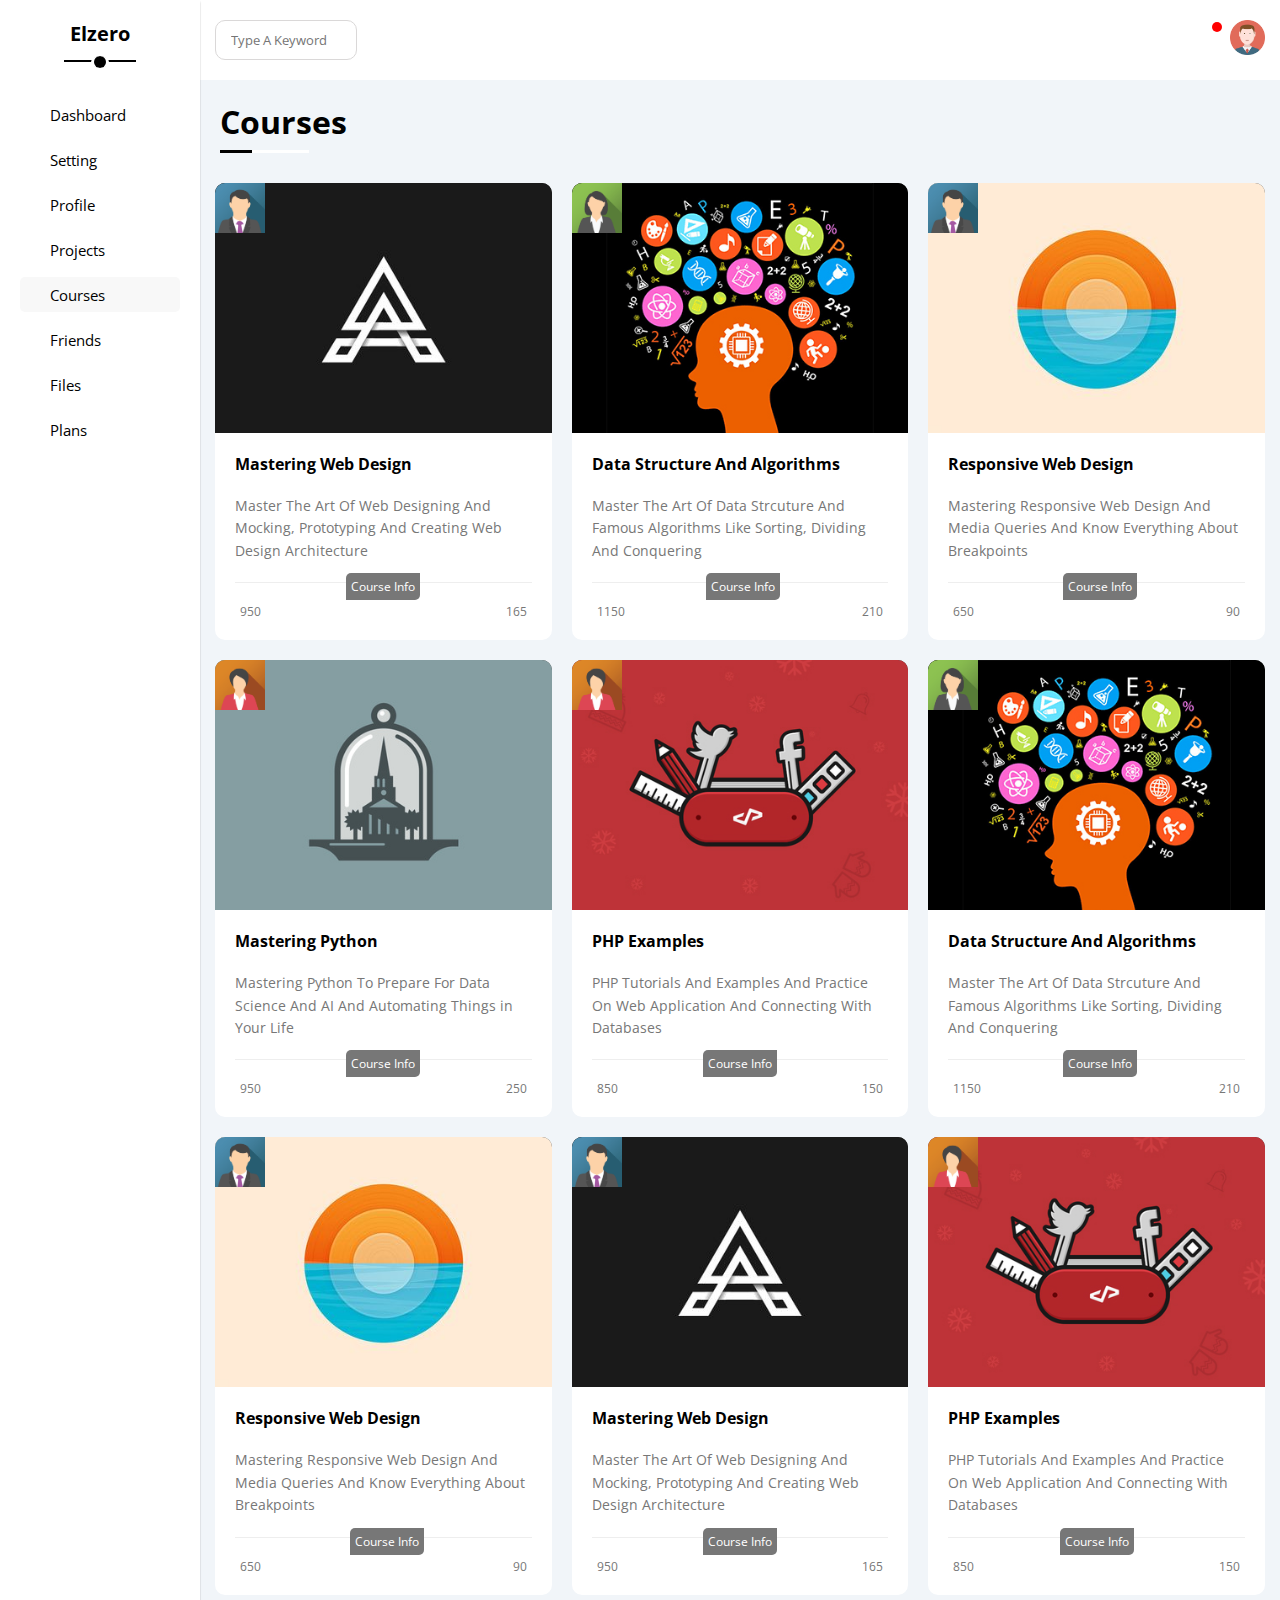
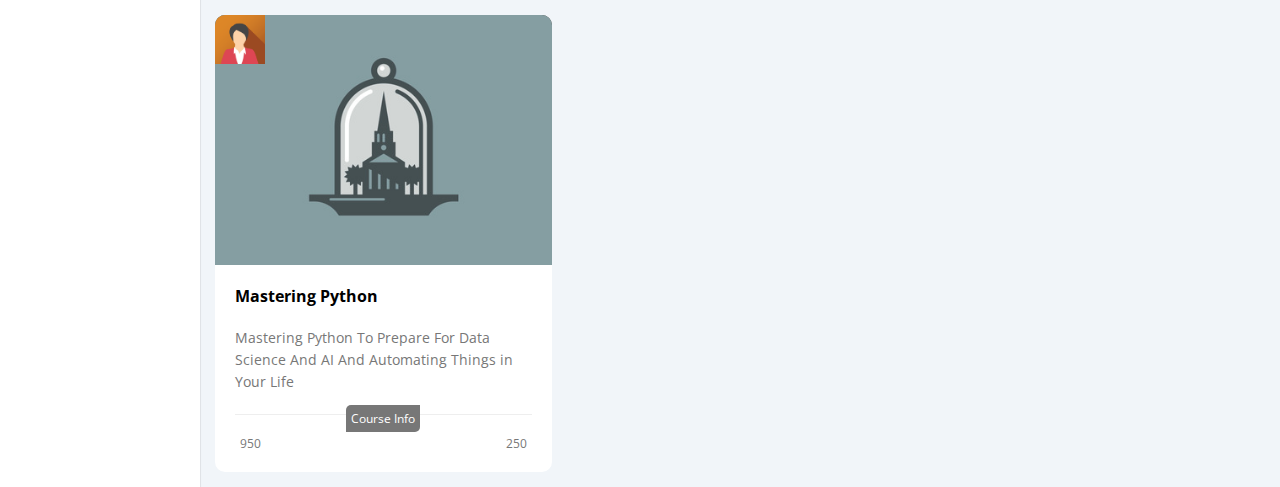
==== commit f256248d: "complete the friends section" ====
--- a/courses.html
+++ b/courses.html
@@ -50,7 +50,7 @@
             </header>
             <h1 class="heading">Courses</h1>
             <div class="container">
-                <div class="courses page-grid" id="courses">
+                <div class="courses light-page-grid" id="courses">
                     <div class="box">
                         <div class="win" style="background-image: url('/images/course-01.jpg');">
                             <div class="image p-relative d-flex"><img src="/images/team-01.png" alt="memeber1" class="w100"></div>
--- a/css/framwork.css
+++ b/css/framwork.css
@@ -59,6 +59,17 @@
         grid-template-columns: 1fr;
     }
 }
+.light-page-grid {
+    display: grid;
+    grid-template-columns: repeat(auto-fill, minmax(300px, 1fr));
+    gap: 20px;
+    margin-top: 40px;
+}
+@media (max-width:767px) {
+    .light-page-grid {
+        grid-template-columns: 1fr;
+    }
+}
 /* Position */
 .p-relative {
     position: relative;
@@ -68,7 +79,10 @@
 }
 /* Padding and Margin */
 .p-20 {
-    padding: 20px;
+    padding-top: 20px;
+    padding-bottom: 20px;
+    padding-left: 20px;
+    padding-right: 20px;
 }
 .p-20-tb {
     padding-top: 20px;
@@ -88,7 +102,10 @@
     padding: 15px;
 }
 .p-10 {
-    padding: 10px;
+    padding-left: 10px;
+    padding-right: 10px;
+    padding-top: 10px;
+    padding-bottom: 10px;
 }
 .p-10-tb {
     padding-top: 10px;
@@ -118,6 +135,9 @@
 .p-t-0 {
     padding-top: 0;
 }
+.p-b-0 {
+    padding-bottom: 0;
+}
 .p-holder {
     padding: 10px 20px 20px;
 }
@@ -129,6 +149,9 @@
 }
 .m-10-b {
     margin-bottom: 10px;
+}
+.m-10-l {
+    margin-left: 10px;
 }
 /* Colors */
 .light-black {
@@ -161,6 +184,9 @@
 }
 .brr-cercle {
     border-radius: 50%;
+}
+.ofh {
+    overflow: hidden;
 }
 .bb-light {
     border-bottom: 1px solid #eee;
@@ -177,7 +203,14 @@
     padding: 5px;
     transition: var(--delay);
 }
+.cp {
+    cursor: pointer;
+}
 /* size */
 .w100 {
     width: 100%;
+}
+/* animation */
+.td {
+    transition: var(--delay);
 }--- a/css/style.css
+++ b/css/style.css
@@ -270,8 +270,8 @@
     align-items: center;
 }
 .sidebar .bar .logo {
-    margin: 10px auto 50px;
-    font-size: 18px;
+    margin: 20px auto 50px;
+    font-size: 20px;
     font-weight: 700;
     position: relative;
     display: block;
@@ -1425,15 +1425,6 @@
     border-radius: inherit;
 }
 /* Courses */
-.courses {
-    grid-template-columns: repeat(auto-fill, minmax(300px, 1fr));
-    background-image: ('/images/course-01.jpg');
-}
-@media (max-width:800px) {
-    .courses {
-        grid-template-columns: 1fr;
-    }
-}
 .courses .box .win {
     background-size: cover;
     background-repeat: no-repeat;
@@ -1442,7 +1433,7 @@
 }
 @media (max-width:424px) {
     .courses .box .win {
-        background-size: contain;
+        height: 210px;
     }
 }
 .courses .box:hover .win {
@@ -1463,6 +1454,53 @@
 .courses .box:hover .holder .clon .ss-box {
     background-color: var(--blue);
 }
+/* Friends */
+.friends .vip-member {
+    transition: var(--delay);
+    outline: 1px solid transparent;
+}
+.friends .vip-member:hover {
+    outline: 1px solid var(--yellow);
+}
+.friends .box i {
+    background-color: var(--box-background);
+    opacity: 0.5;
+}
+.friends .box i:hover {
+    opacity: 1;
+}
+.friends .box ul li::before {
+    position: absolute;
+    content: var(--icon);
+    font-family: "Font Awesome 5 Free";
+    left: -5px;
+    font-weight: var(--icon-w);
+}
+.friends .box .win .image {
+    width: 100px;
+}
+.friends .box .vip {
+    color:var(--yellow);
+    font-size:40px;
+    opacity:0.15
+}
+.friends .box:hover .vip {
+    opacity: 0.7;
+}
+.friends .box .pilar .button {
+    padding: 5px;
+    border-radius: 5px;
+    font-weight: 900;
+    background-color: var(--bg);
+    color: black;
+    transition: var(--delay);
+    font-size: 14px;
+    cursor: pointer;
+}
+.friends .box .pilar .button:hover {
+    background-color: var(--bgh);
+    color: white;
+}
 /* Animation */
 @keyframes doing {
     0% {
